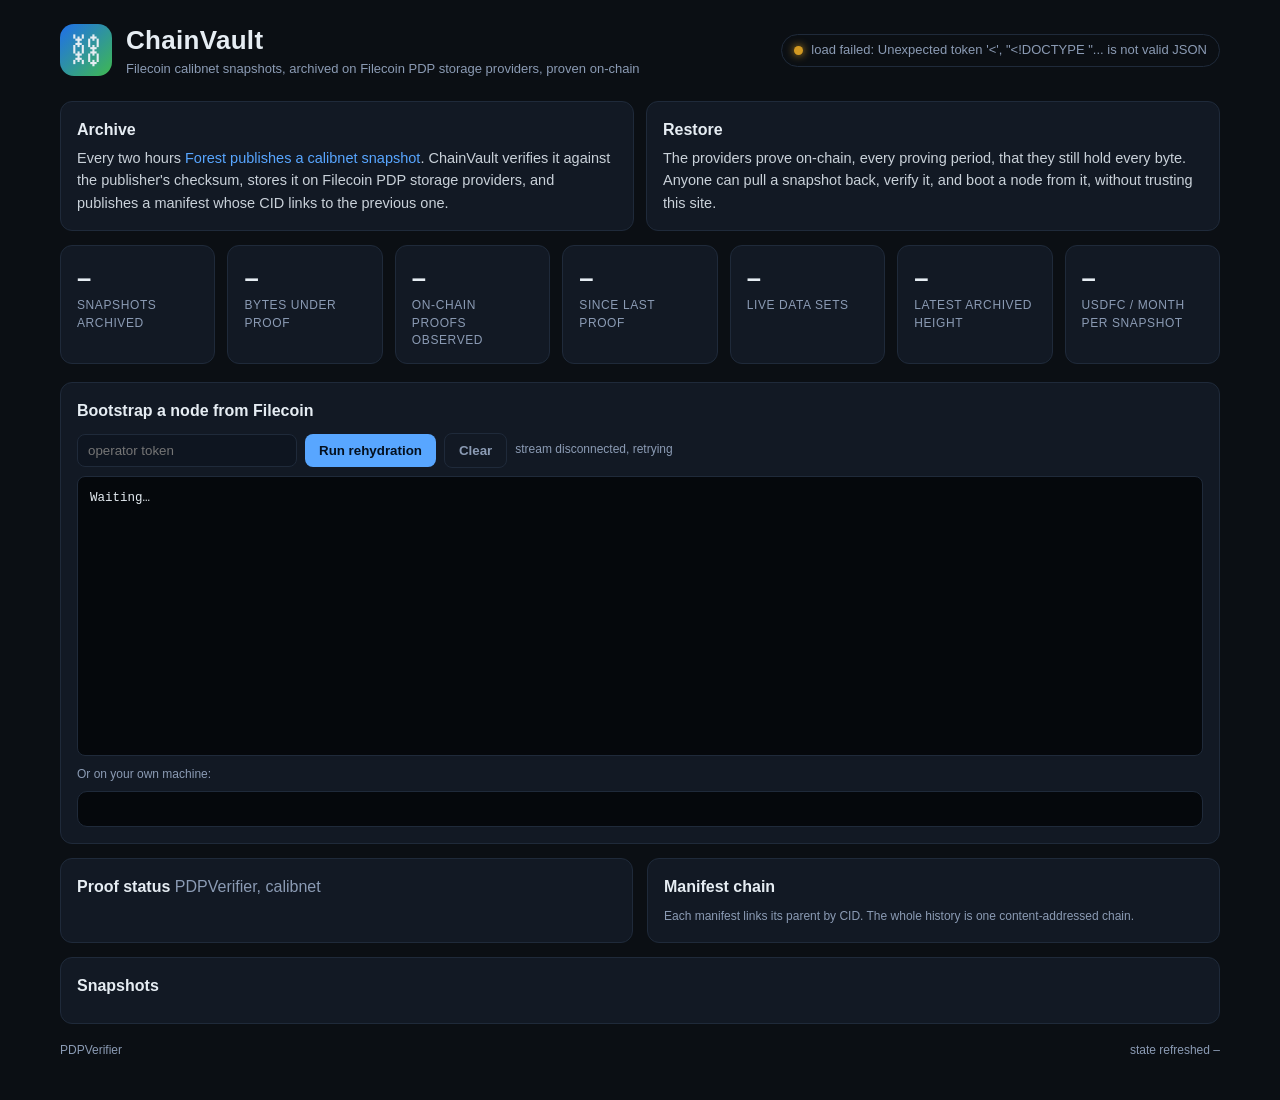
==== site/public/index.html @ cba71583 "site: Archive and Restore as two cards" ====
<!doctype html>
<html lang="en">
<head>
<meta charset="utf-8">
<meta name="viewport" content="width=device-width, initial-scale=1">
<title>⛓ ChainVault · calibnet</title>
<link rel="stylesheet" href="style.css">
<link rel="icon" type="image/svg+xml" href="favicon.svg">
</head>
<body>
<header>
  <div class="brand">
    <div class="logo">⛓</div>
    <div>
      <h1>ChainVault</h1>
      <div class="sub">Filecoin calibnet snapshots, archived on Filecoin PDP storage providers, proven on-chain</div>
    </div>
  </div>
  <div class="pill" id="livepill"><span class="dot"></span><span id="livetext">connecting</span></div>
</header>

<section class="intro">
  <div class="card"><h2>Archive</h2><p>Every two hours <a href="https://forest-archive.chainsafe.dev/list/calibnet/latest">Forest publishes a calibnet snapshot</a>. ChainVault verifies it against the publisher's checksum, stores it on Filecoin PDP storage providers, and publishes a manifest whose CID links to the previous one.</p></div>
  <div class="card"><h2>Restore</h2><p>The providers prove on-chain, every proving period, that they still hold every byte. Anyone can pull a snapshot back, verify it, and boot a node from it, without trusting this site.</p></div>
</section>

<section class="counters">
  <div class="counter"><div class="n" id="c-snaps">–</div><div class="l">snapshots archived</div></div>
  <div class="counter"><div class="n" id="c-bytes">–</div><div class="l">bytes under proof</div></div>
  <div class="counter"><div class="n" id="c-proofs">–</div><div class="l">on-chain proofs observed</div></div>
  <div class="counter"><div class="n" id="c-last">–</div><div class="l">since last proof</div></div>
  <div class="counter"><div class="n" id="c-sets">–</div><div class="l">live data sets</div></div>
  <div class="counter"><div class="n" id="c-height">–</div><div class="l">latest archived height</div></div>
  <div class="counter"><div class="n" id="c-cost">–</div><div class="l">USDFC / month per snapshot</div></div>
</section>

<section class="grid">
  <div class="card wide">
    <h2>Bootstrap a node from Filecoin</h2>
    <div class="row">
      <input id="token" type="password" placeholder="operator token" autocomplete="off">
      <button id="run">Run rehydration</button>
      <button id="clear" class="secondary">Clear</button>
      <span class="muted small" id="runstatus"></span>
    </div>
    <pre id="log" class="log">Waiting…</pre>
    <div class="muted small" style="margin-top:10px">Or on your own machine:</div>
    <div id="oneliner" class="cmdbox"></div>
  </div>
  <div class="card">
    <h2>Proof status <span class="muted">PDPVerifier, calibnet</span></h2>
    <div id="proofs"></div>
  </div>
  <div class="card">
    <h2>Manifest chain</h2>
    <div class="muted small">Each manifest links its parent by CID. The whole history is one content-addressed chain.</div>
    <div id="chain-view"></div>
  </div>
  <div class="card wide">
    <h2>Snapshots <span class="muted" id="chain"></span> <button id="showall" class="secondary small-btn" hidden>show all</button></h2>
    <div id="snapshots"></div>
  </div>
</section>

<footer>
  <span>PDPVerifier <code id="verifier"></code></span>
  <span>state refreshed <span id="refreshed">–</span></span>
</footer>
<script src="app.js"></script>
</body>
</html>
---- site/public/style.css ----
:root { --bg:#0b0f14; --card:#121924; --line:#1f2a3a; --fg:#e6edf3; --muted:#8b9bb4; --accent:#3fb950; --accent2:#58a6ff; --warn:#d29922; --bad:#f85149; }
* { box-sizing:border-box }
body { margin:0 auto; width:1200px; background:var(--bg); color:var(--fg); font:15px/1.45 -apple-system,Segoe UI,Roboto,Helvetica,Arial,sans-serif; padding:0 20px 40px }
html { background:var(--bg) }
header { display:flex; justify-content:space-between; align-items:center; padding:22px 0 10px; flex-wrap:wrap; gap:12px }
.brand { display:flex; gap:14px; align-items:center }
.logo { font-size:34px; width:52px; height:52px; display:grid; place-items:center; background:linear-gradient(135deg,#1f6feb,#3fb950); border-radius:14px }
h1 { margin:0; font-size:26px; letter-spacing:.3px }
.sub { color:var(--muted); font-size:13px }
.pill { display:flex; gap:8px; align-items:center; border:1px solid var(--line); border-radius:999px; padding:6px 12px; font-size:13px; color:var(--muted) }
.pill .dot { width:9px; height:9px; border-radius:50%; background:var(--warn); box-shadow:0 0 8px var(--warn) }
.pill.ok .dot { background:var(--accent); box-shadow:0 0 10px var(--accent); animation:pulse 2s infinite }
@keyframes pulse { 0%,100%{opacity:1} 50%{opacity:.45} }
.intro { margin:12px 0 14px; display:grid; grid-template-columns:1fr 1fr; gap:12px }
.intro .card p { margin:0; color:#c9d1d9; font-size:14.5px; line-height:1.55 }
.intro .card h2 { margin-bottom:6px }
.counters { display:grid; grid-template-columns:repeat(7,minmax(0,1fr)); gap:12px; margin:14px 0 18px }
.counter { background:var(--card); border:1px solid var(--line); border-radius:12px; padding:14px 16px }
.counter .n { font-size:clamp(18px,2vw,26px); font-weight:700; font-variant-numeric:tabular-nums; white-space:nowrap; overflow:hidden; text-overflow:ellipsis }
.counter .l { color:var(--muted); font-size:12px; text-transform:uppercase; letter-spacing:.6px }
.grid { display:grid; grid-template-columns:1fr 1fr; gap:14px }
.card { background:var(--card); border:1px solid var(--line); border-radius:12px; padding:16px }
.card.wide { grid-column:1 / -1 }
h2 { margin:0 0 10px; font-size:16px }
.muted { color:var(--muted); font-weight:400 } .small { font-size:12px }
.snap { border-top:1px solid var(--line); padding:12px 0 }
.snap:first-child { border-top:0 }
.snap .head { display:flex; justify-content:space-between; flex-wrap:wrap; gap:8px; align-items:baseline }
.snap .h { font-size:18px; font-weight:700 } .snap .h small { color:var(--muted); font-weight:400; font-size:13px; margin-left:8px }
.tag { display:inline-block; font-size:11px; padding:2px 8px; border-radius:999px; border:1px solid var(--line); color:var(--muted); margin-left:6px }
.tag.done { color:var(--accent); border-color:var(--accent) } .tag.failed { color:var(--bad); border-color:var(--bad) } .tag.pruned { color:var(--muted) } .tag.uploading,.tag.downloading,.tag.splitting { color:var(--warn); border-color:var(--warn) }
.kv { display:grid; grid-template-columns:130px 1fr; gap:3px 10px; font-size:13px; margin-top:6px }
.kv .k { color:var(--muted) }
code, .cmd { font-family:ui-monospace,SFMono-Regular,Menlo,Consolas,monospace; font-size:12.5px }
.cid { word-break:break-all }
a { color:var(--accent2); text-decoration:none } a:hover { text-decoration:underline }
details summary { cursor:pointer; color:var(--muted); font-size:13px }
table { width:100%; border-collapse:collapse; font-size:12.5px; margin-top:6px }
th, td { text-align:left; padding:4px 6px; border-bottom:1px solid var(--line); vertical-align:top }
th { color:var(--muted); font-weight:500 }
.ds { border-top:1px solid var(--line); padding:10px 0 }
.ds:first-child { border-top:0 }
.ds .t { display:flex; justify-content:space-between; align-items:baseline }
.bar { height:6px; background:#0e1520; border-radius:3px; overflow:hidden; margin:6px 0 }
.bar > i { display:block; height:100%; background:linear-gradient(90deg,var(--accent2),var(--accent)) }
.ok { color:var(--accent) } .bad { color:var(--bad) } .warn { color:var(--warn) }
.chainlist { display:flex; flex-direction:column; gap:0; margin-top:8px }
.link { padding:6px 10px; border:1px solid var(--line); border-radius:8px; background:#0e1520; font-size:12px }
.arrow { text-align:center; color:var(--muted); font-size:12px; line-height:1 }
.row { display:flex; gap:8px; align-items:center; flex-wrap:wrap; margin-bottom:8px }
input { background:#0e1520; border:1px solid var(--line); color:var(--fg); padding:8px 10px; border-radius:8px; min-width:220px }
button { background:var(--accent2); color:#04101e; border:0; padding:9px 14px; border-radius:8px; font-weight:600; cursor:pointer }
button:disabled { opacity:.5; cursor:default }
button.secondary { background:transparent; color:var(--muted); border:1px solid var(--line) }
button.small-btn { font-size:12px; padding:3px 10px; margin-left:10px; vertical-align:middle }
.snap.compact { padding:6px 0; display:flex; gap:14px; align-items:baseline; font-size:13px }
.snap.compact .h { font-size:14px }
.log .l-ts { color:#566579 } .log .l-ok { color:var(--accent) } .log .l-bad { color:var(--bad) } .log .l-warn { color:var(--warn) } .log .l-cmd { color:var(--accent2) } .log .l-forest { color:#b392f0 } .log .l-step { color:#c9d1d9 }
.log { background:#05080c; border:1px solid var(--line); border-radius:8px; padding:12px; height:280px; overflow:auto; margin:0 0 8px; white-space:pre-wrap; font-size:12.5px }
.cmdbox { position:relative; background:#05080c; border:1px solid var(--line); border-radius:10px; margin:8px 0 0; padding:16px 18px 18px; font-family:ui-monospace,SFMono-Regular,Menlo,Consolas,monospace; font-size:13px; line-height:1.8; white-space:pre-wrap; word-break:break-all; color:#e6edf3 }
.cmdbox .copy { position:absolute; top:10px; right:10px; background:#0b1119; color:var(--muted); border:1px solid var(--line); padding:3px 10px; font-size:12px; font-weight:500 }
.cmdbox .copy:hover { color:var(--fg) }
.cmdbox .prompt { color:var(--accent); user-select:none; margin-right:10px }
.cmdbox .kw { color:var(--accent2) } .cmdbox .flag { color:#b392f0 } .cmdbox .url { color:#79c0ff } .cmdbox .cm { color:#566579; display:block; margin-top:10px }
footer { display:flex; justify-content:space-between; color:var(--muted); font-size:12px; margin-top:18px; flex-wrap:wrap; gap:8px }
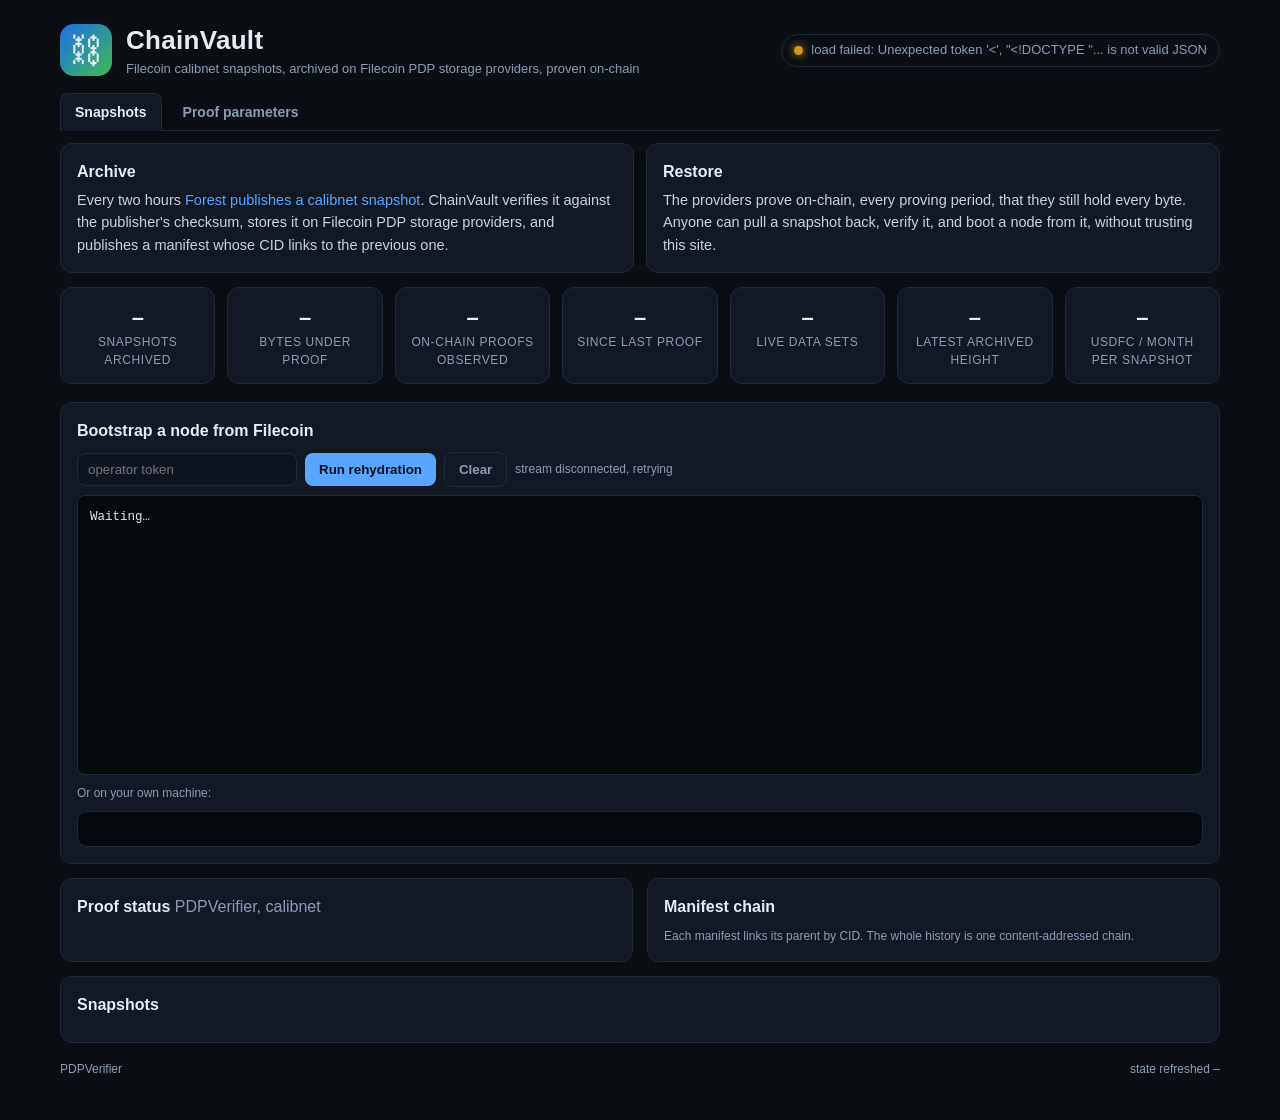
==== commit 8b269826: "proof parameters: archiver (provider 9, one copy), streaming /ipfs/<cid> with Range and CAR leaf dec" ====
--- a/site/public/index.html
+++ b/site/public/index.html
@@ -18,6 +18,7 @@
   </div>
   <div class="pill" id="livepill"><span class="dot"></span><span id="livetext">connecting</span></div>
 </header>
+<nav class="tabs"><a class="active" href="/">Snapshots</a><a href="/params.html">Proof parameters</a></nav>
 
 <section class="intro">
   <div class="card"><h2>Archive</h2><p>Every two hours <a href="https://forest-archive.chainsafe.dev/list/calibnet/latest">Forest publishes a calibnet snapshot</a>. ChainVault verifies it against the publisher's checksum, stores it on Filecoin PDP storage providers, and publishes a manifest whose CID links to the previous one.</p></div>
@@ -52,7 +53,7 @@
     <div id="proofs"></div>
   </div>
   <div class="card">
-    <h2>Manifest chain</h2>
+    <h2>Manifest chain <button id="showallchain" class="secondary small-btn" hidden>show all</button></h2>
     <div class="muted small">Each manifest links its parent by CID. The whole history is one content-addressed chain.</div>
     <div id="chain-view"></div>
   </div>
--- a/site/public/style.css
+++ b/site/public/style.css
@@ -11,12 +11,18 @@
 .pill .dot { width:9px; height:9px; border-radius:50%; background:var(--warn); box-shadow:0 0 8px var(--warn) }
 .pill.ok .dot { background:var(--accent); box-shadow:0 0 10px var(--accent); animation:pulse 2s infinite }
 @keyframes pulse { 0%,100%{opacity:1} 50%{opacity:.45} }
+.tabs { display:flex; gap:6px; margin:4px 0 12px; border-bottom:1px solid var(--line) }
+.tabs a { padding:8px 14px; color:var(--muted); text-decoration:none; border:1px solid transparent; border-bottom:0; border-radius:8px 8px 0 0; font-weight:600; font-size:14px }
+.tabs a.active { color:var(--fg); background:var(--card); border-color:var(--line); margin-bottom:-1px }
+.tabs a:hover { color:var(--fg); text-decoration:none }
+.params-table td, .params-table th { padding:6px 8px } .params-table .name { font-family:ui-monospace,SFMono-Regular,Menlo,Consolas,monospace; font-size:12px; word-break:break-all }
 .intro { margin:12px 0 14px; display:grid; grid-template-columns:1fr 1fr; gap:12px }
 .intro .card p { margin:0; color:#c9d1d9; font-size:14.5px; line-height:1.55 }
 .intro .card h2 { margin-bottom:6px }
 .counters { display:grid; grid-template-columns:repeat(7,minmax(0,1fr)); gap:12px; margin:14px 0 18px }
-.counter { background:var(--card); border:1px solid var(--line); border-radius:12px; padding:14px 16px }
-.counter .n { font-size:clamp(18px,2vw,26px); font-weight:700; font-variant-numeric:tabular-nums; white-space:nowrap; overflow:hidden; text-overflow:ellipsis }
+.counter { background:var(--card); border:1px solid var(--line); border-radius:12px; padding:14px 16px; text-align:center }
+.counter .n { font-size:22px; font-weight:700; font-variant-numeric:tabular-nums; white-space:nowrap; letter-spacing:-.2px }
+.counter { padding:14px 14px }
 .counter .l { color:var(--muted); font-size:12px; text-transform:uppercase; letter-spacing:.6px }
 .grid { display:grid; grid-template-columns:1fr 1fr; gap:14px }
 .card { background:var(--card); border:1px solid var(--line); border-radius:12px; padding:16px }
@@ -28,7 +34,7 @@
 .snap .head { display:flex; justify-content:space-between; flex-wrap:wrap; gap:8px; align-items:baseline }
 .snap .h { font-size:18px; font-weight:700 } .snap .h small { color:var(--muted); font-weight:400; font-size:13px; margin-left:8px }
 .tag { display:inline-block; font-size:11px; padding:2px 8px; border-radius:999px; border:1px solid var(--line); color:var(--muted); margin-left:6px }
-.tag.done { color:var(--accent); border-color:var(--accent) } .tag.failed { color:var(--bad); border-color:var(--bad) } .tag.pruned { color:var(--muted) } .tag.uploading,.tag.downloading,.tag.splitting { color:var(--warn); border-color:var(--warn) }
+.tag.done { color:var(--accent); border-color:var(--accent) } .tag.failed { color:var(--bad); border-color:var(--bad) } .tag.pruned { color:var(--muted) } .tag.warn-tag { color:var(--warn); border-color:var(--warn) } .tag.uploading,.tag.downloading,.tag.splitting { color:var(--warn); border-color:var(--warn) }
 .kv { display:grid; grid-template-columns:130px 1fr; gap:3px 10px; font-size:13px; margin-top:6px }
 .kv .k { color:var(--muted) }
 code, .cmd { font-family:ui-monospace,SFMono-Regular,Menlo,Consolas,monospace; font-size:12.5px }
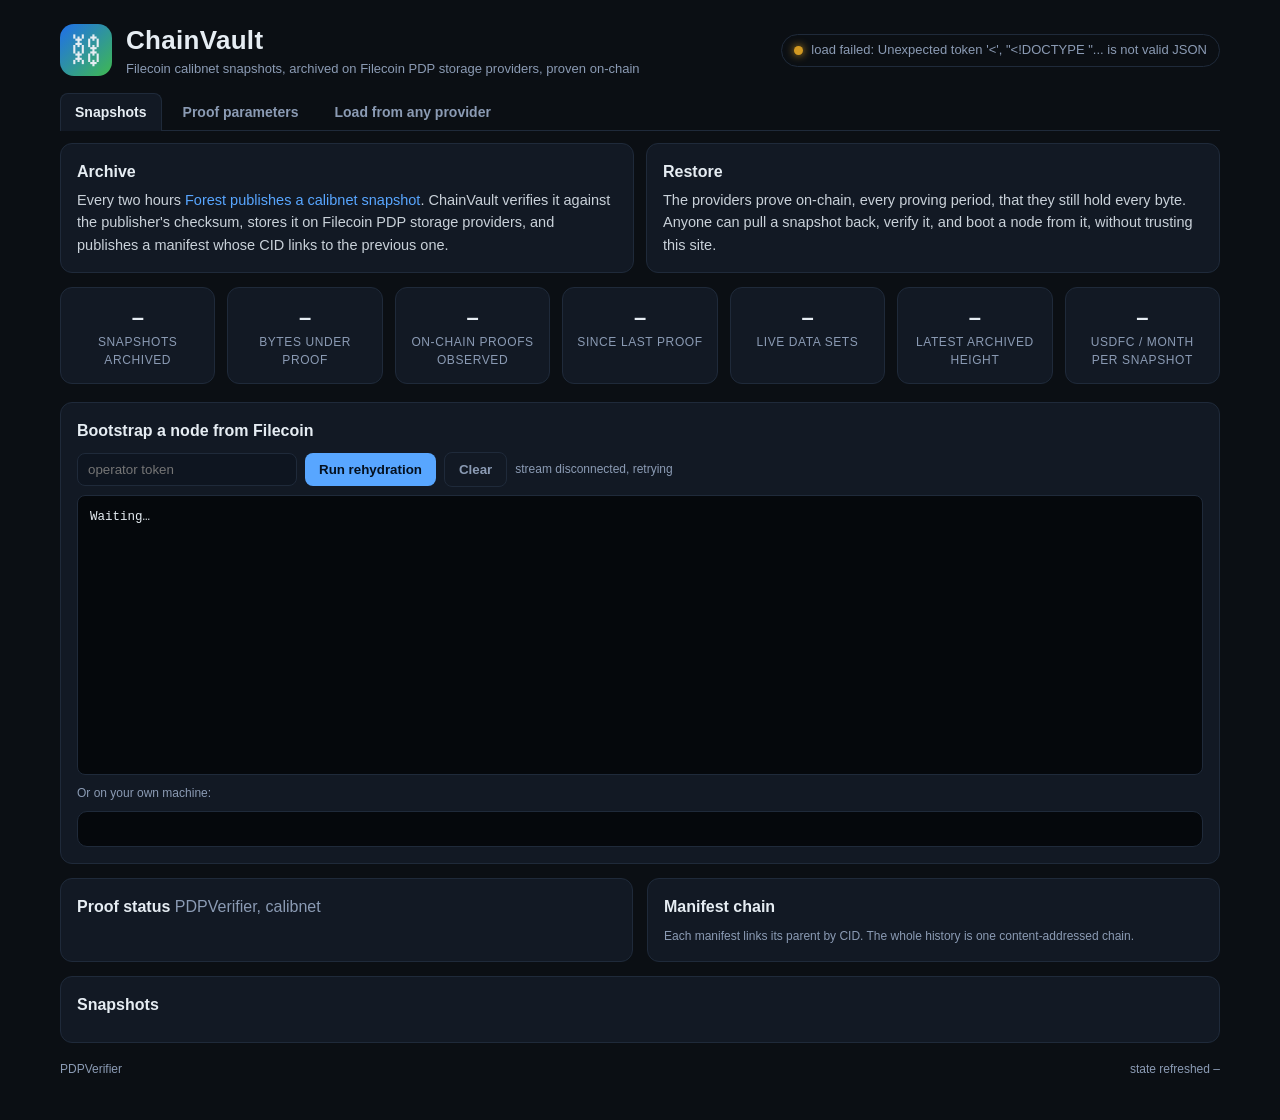
==== commit 1f67943a: "Load-from-any-provider tab: IPNI lookup, direct CAR fetch, per-block verification, DuckDB WASM in th" ====
--- a/site/public/index.html
+++ b/site/public/index.html
@@ -18,7 +18,7 @@
   </div>
   <div class="pill" id="livepill"><span class="dot"></span><span id="livetext">connecting</span></div>
 </header>
-<nav class="tabs"><a class="active" href="/">Snapshots</a><a href="/params.html">Proof parameters</a></nav>
+<nav class="tabs"><a class="active" href="/">Snapshots</a><a href="/params.html">Proof parameters</a><a href="/query.html">Load from any provider</a></nav>
 
 <section class="intro">
   <div class="card"><h2>Archive</h2><p>Every two hours <a href="https://forest-archive.chainsafe.dev/list/calibnet/latest">Forest publishes a calibnet snapshot</a>. ChainVault verifies it against the publisher's checksum, stores it on Filecoin PDP storage providers, and publishes a manifest whose CID links to the previous one.</p></div>
--- a/site/public/style.css
+++ b/site/public/style.css
@@ -15,7 +15,28 @@
 .tabs a { padding:8px 14px; color:var(--muted); text-decoration:none; border:1px solid transparent; border-bottom:0; border-radius:8px 8px 0 0; font-weight:600; font-size:14px }
 .tabs a.active { color:var(--fg); background:var(--card); border-color:var(--line); margin-bottom:-1px }
 .tabs a:hover { color:var(--fg); text-decoration:none }
-.params-table td, .params-table th { padding:6px 8px } .params-table .name { font-family:ui-monospace,SFMono-Regular,Menlo,Consolas,monospace; font-size:12px; word-break:break-all }
+.providers { display:grid; grid-template-columns:repeat(auto-fit,minmax(360px,1fr)); gap:12px; margin-top:12px }
+.provcard { display:flex; align-items:center; gap:14px; padding:12px 14px; border:1px solid var(--line); border-radius:10px; background:#0e1520 }
+.provcard > div:first-child { flex:1 }
+.counters.n5 { grid-template-columns:repeat(5,minmax(0,1fr)) }
+.progresscard { margin-bottom:14px } .row.between { justify-content:space-between; margin-bottom:6px }
+.bar.big { height:10px; margin:0 }
+.legend { margin:0 0 10px } .legend .chip { margin-right:6px }
+.chip { display:inline-flex; align-items:center; gap:6px; padding:3px 9px; border-radius:999px; border:1px solid var(--line); font-size:12px; color:var(--muted); background:#0e1520; text-decoration:none; white-space:nowrap }
+.chip::before { content:""; width:7px; height:7px; border-radius:50%; background:#3b4656 }
+.chip.done { color:var(--fg); border-color:#1f6f3b } .chip.done::before { background:var(--accent) }
+.chip.uploading::before, .chip.splitting::before { background:var(--warn); animation:pulse 1.5s infinite }
+.chip.downloading::before { background:var(--accent2); animation:pulse 1.5s infinite }
+.chip.failed { border-color:var(--bad) } .chip.failed::before { background:var(--bad) }
+a.chip:hover { color:var(--fg); border-color:var(--accent2); text-decoration:none }
+.matrix { width:100%; border-collapse:separate; border-spacing:0; font-size:13px }
+.matrix th { color:var(--muted); font-weight:500; text-align:left; padding:8px 10px; border-bottom:1px solid var(--line); white-space:nowrap }
+.matrix th.fam { width:230px } .matrix th.sec { text-align:center }
+.matrix td { padding:10px; border-bottom:1px solid var(--line); vertical-align:top }
+.matrix td.fam { color:var(--fg); font-weight:600 } .matrix td.fam small { display:block; color:var(--muted); font-weight:400; font-family:ui-monospace,SFMono-Regular,Menlo,Consolas,monospace; font-size:11px; margin-top:2px }
+.matrix td.cell { text-align:center } .matrix td.cell .chip { margin:2px 0; width:150px; justify-content:flex-start; box-sizing:border-box } .matrix td.cell .chip b { font-weight:600; width:56px; text-align:left } .matrix td.cell .chip span { color:var(--muted); margin-left:auto }
+.matrix td.empty { color:#3b4656; text-align:center }
+.filelist table { width:100%; font-size:12.5px } .filelist td.mono { font-family:ui-monospace,SFMono-Regular,Menlo,Consolas,monospace; font-size:12px } .filelist td { white-space:nowrap } .filelist td.mono.name { max-width:520px; overflow:hidden; text-overflow:ellipsis }
 .intro { margin:12px 0 14px; display:grid; grid-template-columns:1fr 1fr; gap:12px }
 .intro .card p { margin:0; color:#c9d1d9; font-size:14.5px; line-height:1.55 }
 .intro .card h2 { margin-bottom:6px }
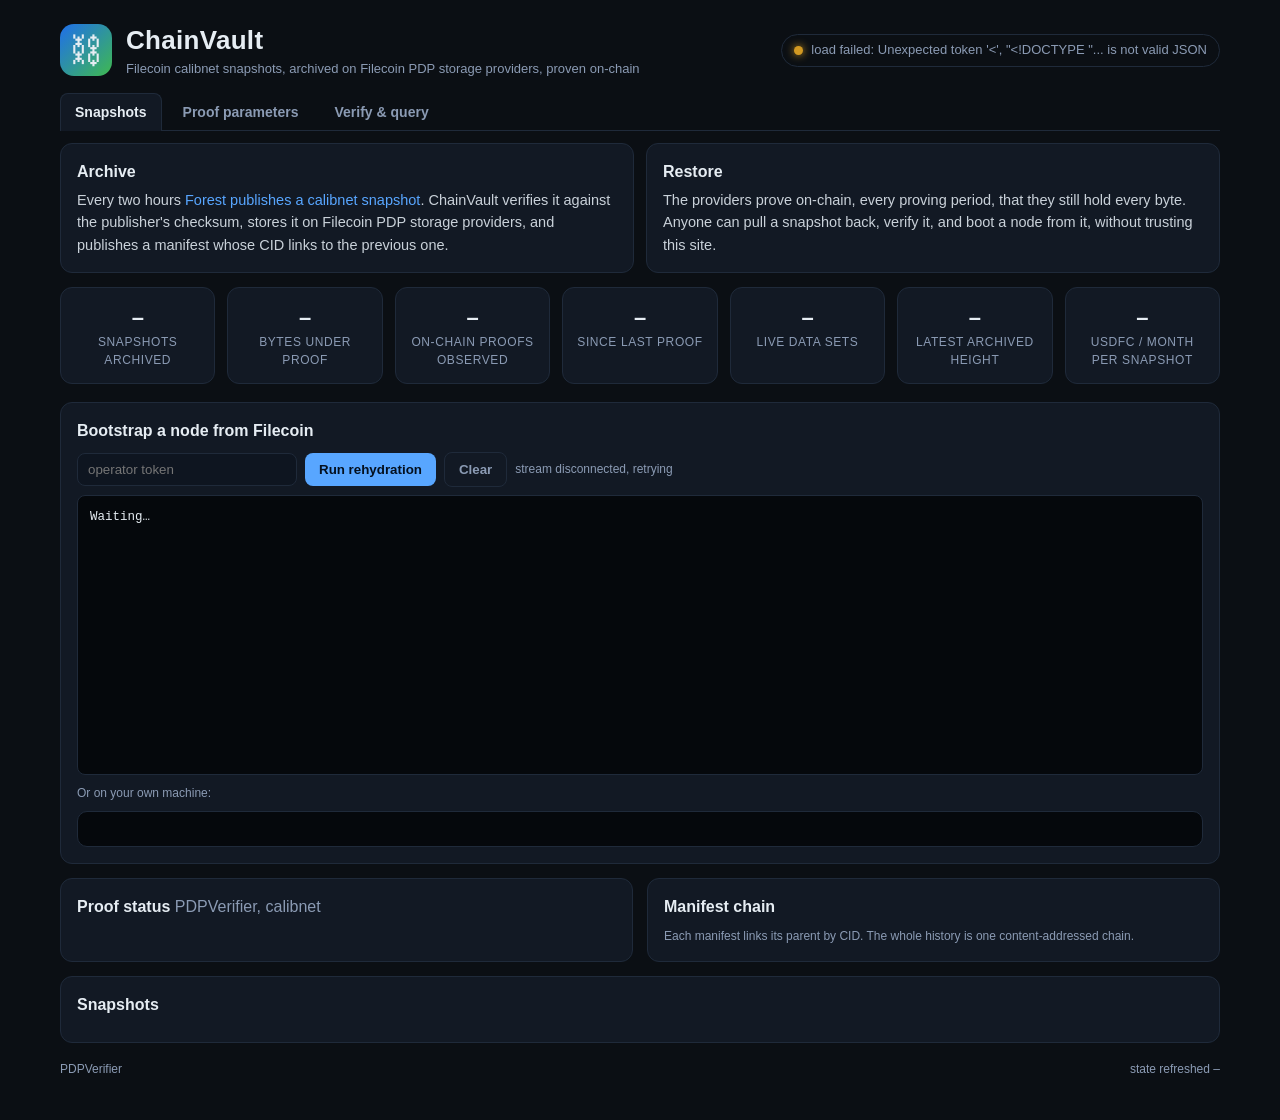
==== commit 1b59c7bc: "verify & query tab: renamed, numbered steps, uniform provider cards, copies comparison table with ve" ====
--- a/site/public/index.html
+++ b/site/public/index.html
@@ -18,7 +18,7 @@
   </div>
   <div class="pill" id="livepill"><span class="dot"></span><span id="livetext">connecting</span></div>
 </header>
-<nav class="tabs"><a class="active" href="/">Snapshots</a><a href="/params.html">Proof parameters</a><a href="/query.html">Load from any provider</a></nav>
+<nav class="tabs"><a class="active" href="/">Snapshots</a><a href="/params.html">Proof parameters</a><a href="/query.html">Verify &amp; query</a></nav>
 
 <section class="intro">
   <div class="card"><h2>Archive</h2><p>Every two hours <a href="https://forest-archive.chainsafe.dev/list/calibnet/latest">Forest publishes a calibnet snapshot</a>. ChainVault verifies it against the publisher's checksum, stores it on Filecoin PDP storage providers, and publishes a manifest whose CID links to the previous one.</p></div>
--- a/site/public/style.css
+++ b/site/public/style.css
@@ -15,9 +15,14 @@
 .tabs a { padding:8px 14px; color:var(--muted); text-decoration:none; border:1px solid transparent; border-bottom:0; border-radius:8px 8px 0 0; font-weight:600; font-size:14px }
 .tabs a.active { color:var(--fg); background:var(--card); border-color:var(--line); margin-bottom:-1px }
 .tabs a:hover { color:var(--fg); text-decoration:none }
-.providers { display:grid; grid-template-columns:repeat(auto-fit,minmax(360px,1fr)); gap:12px; margin-top:12px }
-.provcard { display:flex; align-items:center; gap:14px; padding:12px 14px; border:1px solid var(--line); border-radius:10px; background:#0e1520 }
-.provcard > div:first-child { flex:1 }
+.cidrow { margin:4px 0 14px } .cidrow input { flex:1; min-width:320px; font-family:ui-monospace,SFMono-Regular,Menlo,Consolas,monospace; font-size:13px; padding:10px 12px }
+.providers { display:grid; grid-template-columns:repeat(auto-fill,minmax(300px,1fr)); gap:12px }
+.provcard { display:flex; flex-direction:column; gap:6px; padding:14px 16px; border:1px solid var(--line); border-radius:10px; background:#0e1520 }
+.provcard .pname { font-weight:700; font-size:15px } .provcard .phost { font-family:ui-monospace,SFMono-Regular,Menlo,Consolas,monospace; font-size:12px; color:var(--muted) } .provcard .ploc { color:var(--muted); font-size:12px }
+.provcard button { margin-top:8px; width:100% } .provcard .pstatus { font-size:12px; color:var(--muted); min-height:16px } .provcard .pstatus.ok { color:var(--accent) } .provcard .pstatus.bad { color:var(--bad) }
+.verdict { margin:0 0 10px; font-size:14px } .verdict.ok { color:var(--accent) } .verdict.bad { color:var(--bad) }
+.loads { width:100%; border-collapse:collapse; font-size:13px } .loads th { text-align:left; color:var(--muted); font-weight:500; padding:6px 10px; border-bottom:1px solid var(--line) } .loads td { padding:8px 10px; border-bottom:1px solid var(--line); vertical-align:top } .loads td.mono { font-family:ui-monospace,SFMono-Regular,Menlo,Consolas,monospace; font-size:12px; word-break:break-all }
+#results th, #results td { white-space:nowrap; padding:6px 10px } #results th { position:sticky; top:0; background:var(--card) }
 .counters.n5 { grid-template-columns:repeat(5,minmax(0,1fr)) }
 .progresscard { margin-bottom:14px } .row.between { justify-content:space-between; margin-bottom:6px }
 .bar.big { height:10px; margin:0 }
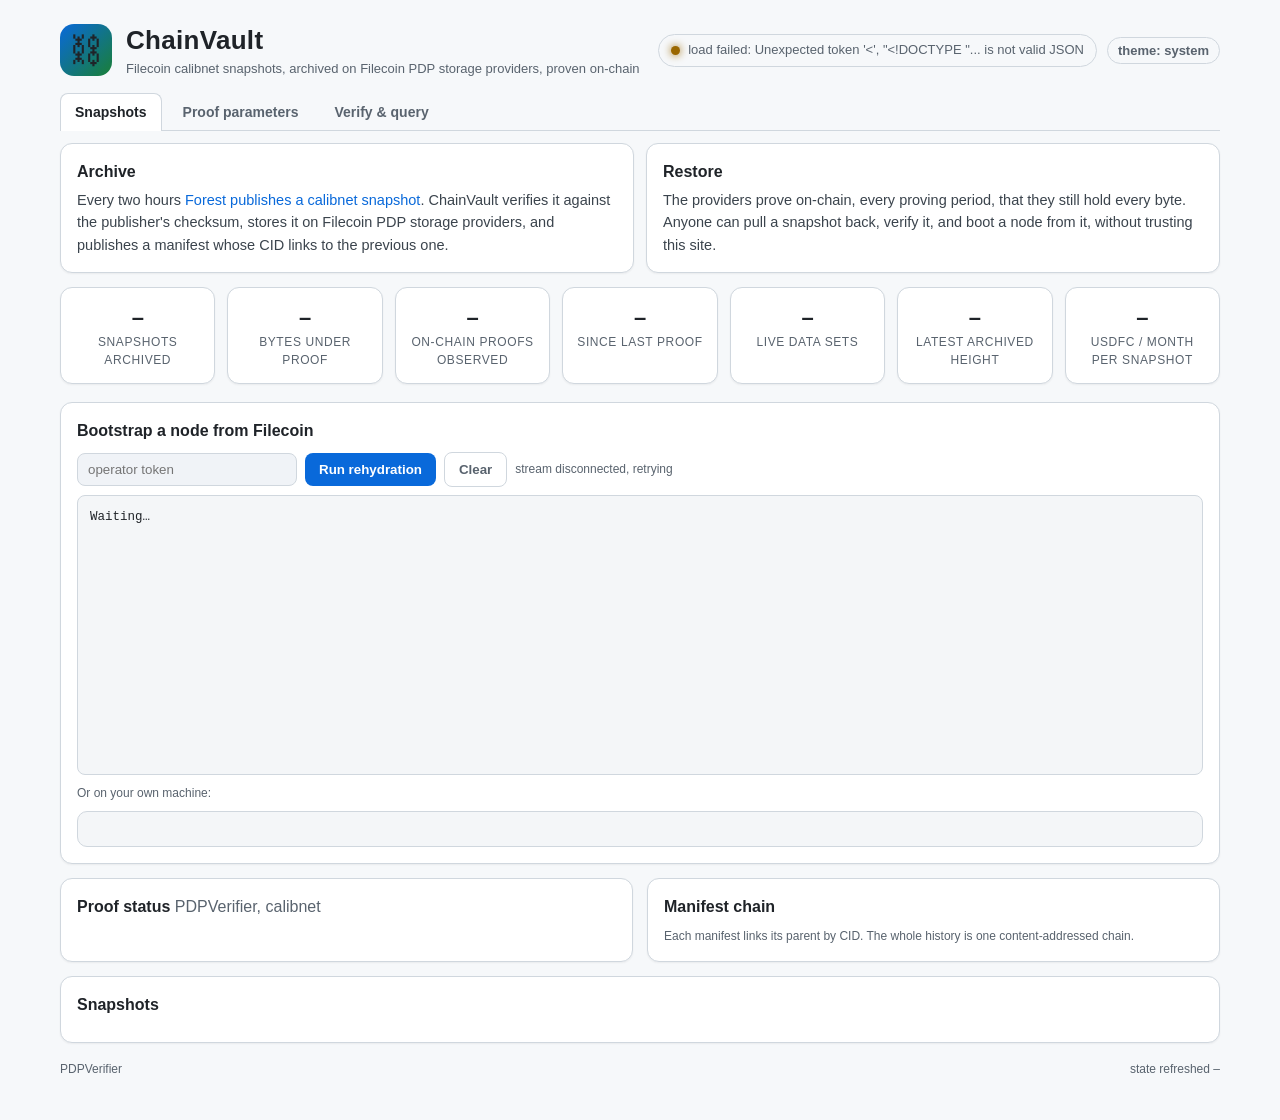
==== commit 0f8dce66: "light mode: tokenised palette, system preference by default, header toggle with localStorage, ?theme" ====
--- a/site/public/index.html
+++ b/site/public/index.html
@@ -4,6 +4,7 @@
 <meta charset="utf-8">
 <meta name="viewport" content="width=device-width, initial-scale=1">
 <title>⛓ ChainVault · calibnet</title>
+<script src="theme.js"></script>
 <link rel="stylesheet" href="style.css">
 <link rel="icon" type="image/svg+xml" href="favicon.svg">
 </head>
@@ -16,7 +17,9 @@
       <div class="sub">Filecoin calibnet snapshots, archived on Filecoin PDP storage providers, proven on-chain</div>
     </div>
   </div>
+  <div class="headright">
   <div class="pill" id="livepill"><span class="dot"></span><span id="livetext">connecting</span></div>
+  </div>
 </header>
 <nav class="tabs"><a class="active" href="/">Snapshots</a><a href="/params.html">Proof parameters</a><a href="/query.html">Verify &amp; query</a></nav>
 
--- a/site/public/style.css
+++ b/site/public/style.css
@@ -1,10 +1,12 @@
-:root { --bg:#0b0f14; --card:#121924; --line:#1f2a3a; --fg:#e6edf3; --muted:#8b9bb4; --accent:#3fb950; --accent2:#58a6ff; --warn:#d29922; --bad:#f85149; }
+:root { color-scheme:dark; --bg:#0b0f14; --card:#121924; --surface:#0e1520; --term:#05080c; --bar:#0b1119; --line:#1f2a3a; --fg:#e6edf3; --fg2:#c9d1d9; --muted:#8b9bb4; --dim:#566579; --dot:#3b4656; --accent:#3fb950; --accent2:#58a6ff; --sky:#79c0ff; --purple:#b392f0; --warn:#d29922; --bad:#f85149; --done-border:#1f6f3b; --btn-fg:#04101e; --logo-a:#1f6feb; --logo-b:#3fb950; --shadow:none }
+:root[data-theme="light"] { color-scheme:light; --bg:#f6f8fa; --card:#ffffff; --surface:#f0f3f7; --term:#f4f6f8; --bar:#eaeef3; --line:#d0d7de; --fg:#1f2328; --fg2:#3b444d; --muted:#59636e; --dim:#8b949e; --dot:#c5ccd3; --accent:#1a7f37; --accent2:#0969da; --sky:#0a5bc4; --purple:#6639ba; --warn:#9a6700; --bad:#cf222e; --done-border:#1a7f37; --btn-fg:#ffffff; --logo-a:#0969da; --logo-b:#1a7f37; --shadow:0 1px 2px rgba(31,35,40,.06) }
+@media (prefers-color-scheme: light) { :root:not([data-theme="dark"]) { color-scheme:light; --bg:#f6f8fa; --card:#ffffff; --surface:#f0f3f7; --term:#f4f6f8; --bar:#eaeef3; --line:#d0d7de; --fg:#1f2328; --fg2:#3b444d; --muted:#59636e; --dim:#8b949e; --dot:#c5ccd3; --accent:#1a7f37; --accent2:#0969da; --sky:#0a5bc4; --purple:#6639ba; --warn:#9a6700; --bad:#cf222e; --done-border:#1a7f37; --btn-fg:#ffffff; --logo-a:#0969da; --logo-b:#1a7f37; --shadow:0 1px 2px rgba(31,35,40,.06) } }
 * { box-sizing:border-box }
 body { margin:0 auto; width:1200px; background:var(--bg); color:var(--fg); font:15px/1.45 -apple-system,Segoe UI,Roboto,Helvetica,Arial,sans-serif; padding:0 20px 40px }
 html { background:var(--bg) }
 header { display:flex; justify-content:space-between; align-items:center; padding:22px 0 10px; flex-wrap:wrap; gap:12px }
 .brand { display:flex; gap:14px; align-items:center }
-.logo { font-size:34px; width:52px; height:52px; display:grid; place-items:center; background:linear-gradient(135deg,#1f6feb,#3fb950); border-radius:14px }
+.logo { font-size:34px; width:52px; height:52px; display:grid; place-items:center; background:linear-gradient(135deg,var(--logo-a),var(--logo-b)); border-radius:14px }
 h1 { margin:0; font-size:26px; letter-spacing:.3px }
 .sub { color:var(--muted); font-size:13px }
 .pill { display:flex; gap:8px; align-items:center; border:1px solid var(--line); border-radius:999px; padding:6px 12px; font-size:13px; color:var(--muted) }
@@ -16,20 +18,20 @@
 .tabs a.active { color:var(--fg); background:var(--card); border-color:var(--line); margin-bottom:-1px }
 .tabs a:hover { color:var(--fg); text-decoration:none }
 .cidrow { margin:4px 0 14px } .cidrow input { flex:1; min-width:320px; font-family:ui-monospace,SFMono-Regular,Menlo,Consolas,monospace; font-size:13px; padding:10px 12px }
-.providers { display:grid; grid-template-columns:repeat(auto-fill,minmax(300px,1fr)); gap:12px }
-.provcard { display:flex; flex-direction:column; gap:6px; padding:14px 16px; border:1px solid var(--line); border-radius:10px; background:#0e1520 }
+.providers { display:grid; grid-template-columns:repeat(2,minmax(0,1fr)); gap:12px }
+.provcard { display:flex; flex-direction:column; gap:6px; padding:14px 16px; border:1px solid var(--line); border-radius:10px; background:var(--surface) }
 .provcard .pname { font-weight:700; font-size:15px } .provcard .phost { font-family:ui-monospace,SFMono-Regular,Menlo,Consolas,monospace; font-size:12px; color:var(--muted) } .provcard .ploc { color:var(--muted); font-size:12px }
 .provcard button { margin-top:8px; width:100% } .provcard .pstatus { font-size:12px; color:var(--muted); min-height:16px } .provcard .pstatus.ok { color:var(--accent) } .provcard .pstatus.bad { color:var(--bad) }
 .verdict { margin:0 0 10px; font-size:14px } .verdict.ok { color:var(--accent) } .verdict.bad { color:var(--bad) }
 .loads { width:100%; border-collapse:collapse; font-size:13px } .loads th { text-align:left; color:var(--muted); font-weight:500; padding:6px 10px; border-bottom:1px solid var(--line) } .loads td { padding:8px 10px; border-bottom:1px solid var(--line); vertical-align:top } .loads td.mono { font-family:ui-monospace,SFMono-Regular,Menlo,Consolas,monospace; font-size:12px; word-break:break-all }
 #results th, #results td { white-space:nowrap; padding:6px 10px } #results th { position:sticky; top:0; background:var(--card) }
 .counters.n5 { grid-template-columns:repeat(5,minmax(0,1fr)) }
-.progresscard { margin-bottom:14px } .row.between { justify-content:space-between; margin-bottom:6px }
+body > section.card { margin-bottom:14px } .row.between { justify-content:space-between; margin-bottom:6px }
 .bar.big { height:10px; margin:0 }
 .legend { margin:0 0 10px } .legend .chip { margin-right:6px }
-.chip { display:inline-flex; align-items:center; gap:6px; padding:3px 9px; border-radius:999px; border:1px solid var(--line); font-size:12px; color:var(--muted); background:#0e1520; text-decoration:none; white-space:nowrap }
-.chip::before { content:""; width:7px; height:7px; border-radius:50%; background:#3b4656 }
-.chip.done { color:var(--fg); border-color:#1f6f3b } .chip.done::before { background:var(--accent) }
+.chip { display:inline-flex; align-items:center; gap:6px; padding:3px 9px; border-radius:999px; border:1px solid var(--line); font-size:12px; color:var(--muted); background:var(--surface); text-decoration:none; white-space:nowrap }
+.chip::before { content:""; width:7px; height:7px; border-radius:50%; background:var(--dot) }
+.chip.done { color:var(--fg); border-color:var(--done-border) } .chip.done::before { background:var(--accent) }
 .chip.uploading::before, .chip.splitting::before { background:var(--warn); animation:pulse 1.5s infinite }
 .chip.downloading::before { background:var(--accent2); animation:pulse 1.5s infinite }
 .chip.failed { border-color:var(--bad) } .chip.failed::before { background:var(--bad) }
@@ -40,18 +42,18 @@
 .matrix td { padding:10px; border-bottom:1px solid var(--line); vertical-align:top }
 .matrix td.fam { color:var(--fg); font-weight:600 } .matrix td.fam small { display:block; color:var(--muted); font-weight:400; font-family:ui-monospace,SFMono-Regular,Menlo,Consolas,monospace; font-size:11px; margin-top:2px }
 .matrix td.cell { text-align:center } .matrix td.cell .chip { margin:2px 0; width:150px; justify-content:flex-start; box-sizing:border-box } .matrix td.cell .chip b { font-weight:600; width:56px; text-align:left } .matrix td.cell .chip span { color:var(--muted); margin-left:auto }
-.matrix td.empty { color:#3b4656; text-align:center }
+.matrix td.empty { color:var(--dot); text-align:center }
 .filelist table { width:100%; font-size:12.5px } .filelist td.mono { font-family:ui-monospace,SFMono-Regular,Menlo,Consolas,monospace; font-size:12px } .filelist td { white-space:nowrap } .filelist td.mono.name { max-width:520px; overflow:hidden; text-overflow:ellipsis }
 .intro { margin:12px 0 14px; display:grid; grid-template-columns:1fr 1fr; gap:12px }
-.intro .card p { margin:0; color:#c9d1d9; font-size:14.5px; line-height:1.55 }
+.intro .card p { margin:0; color:var(--fg2); font-size:14.5px; line-height:1.55 }
 .intro .card h2 { margin-bottom:6px }
 .counters { display:grid; grid-template-columns:repeat(7,minmax(0,1fr)); gap:12px; margin:14px 0 18px }
-.counter { background:var(--card); border:1px solid var(--line); border-radius:12px; padding:14px 16px; text-align:center }
+.counter { background:var(--card); border:1px solid var(--line); border-radius:12px; padding:14px 16px; text-align:center; box-shadow:var(--shadow) }
 .counter .n { font-size:22px; font-weight:700; font-variant-numeric:tabular-nums; white-space:nowrap; letter-spacing:-.2px }
 .counter { padding:14px 14px }
 .counter .l { color:var(--muted); font-size:12px; text-transform:uppercase; letter-spacing:.6px }
 .grid { display:grid; grid-template-columns:1fr 1fr; gap:14px }
-.card { background:var(--card); border:1px solid var(--line); border-radius:12px; padding:16px }
+.card { background:var(--card); border:1px solid var(--line); border-radius:12px; padding:16px; box-shadow:var(--shadow) }
 .card.wide { grid-column:1 / -1 }
 h2 { margin:0 0 10px; font-size:16px }
 .muted { color:var(--muted); font-weight:400 } .small { font-size:12px }
@@ -73,25 +75,29 @@
 .ds { border-top:1px solid var(--line); padding:10px 0 }
 .ds:first-child { border-top:0 }
 .ds .t { display:flex; justify-content:space-between; align-items:baseline }
-.bar { height:6px; background:#0e1520; border-radius:3px; overflow:hidden; margin:6px 0 }
+.bar { height:6px; background:var(--surface); border-radius:3px; overflow:hidden; margin:6px 0 }
 .bar > i { display:block; height:100%; background:linear-gradient(90deg,var(--accent2),var(--accent)) }
 .ok { color:var(--accent) } .bad { color:var(--bad) } .warn { color:var(--warn) }
 .chainlist { display:flex; flex-direction:column; gap:0; margin-top:8px }
-.link { padding:6px 10px; border:1px solid var(--line); border-radius:8px; background:#0e1520; font-size:12px }
+.link { padding:6px 10px; border:1px solid var(--line); border-radius:8px; background:var(--surface); font-size:12px }
 .arrow { text-align:center; color:var(--muted); font-size:12px; line-height:1 }
 .row { display:flex; gap:8px; align-items:center; flex-wrap:wrap; margin-bottom:8px }
-input { background:#0e1520; border:1px solid var(--line); color:var(--fg); padding:8px 10px; border-radius:8px; min-width:220px }
-button { background:var(--accent2); color:#04101e; border:0; padding:9px 14px; border-radius:8px; font-weight:600; cursor:pointer }
+input { background:var(--surface); border:1px solid var(--line); color:var(--fg); padding:8px 10px; border-radius:8px; min-width:220px }
+button { background:var(--accent2); color:var(--btn-fg); border:0; padding:9px 14px; border-radius:8px; font-weight:600; cursor:pointer }
 button:disabled { opacity:.5; cursor:default }
 button.secondary { background:transparent; color:var(--muted); border:1px solid var(--line) }
 button.small-btn { font-size:12px; padding:3px 10px; margin-left:10px; vertical-align:middle }
 .snap.compact { padding:6px 0; display:flex; gap:14px; align-items:baseline; font-size:13px }
 .snap.compact .h { font-size:14px }
-.log .l-ts { color:#566579 } .log .l-ok { color:var(--accent) } .log .l-bad { color:var(--bad) } .log .l-warn { color:var(--warn) } .log .l-cmd { color:var(--accent2) } .log .l-forest { color:#b392f0 } .log .l-step { color:#c9d1d9 }
-.log { background:#05080c; border:1px solid var(--line); border-radius:8px; padding:12px; height:280px; overflow:auto; margin:0 0 8px; white-space:pre-wrap; font-size:12.5px }
-.cmdbox { position:relative; background:#05080c; border:1px solid var(--line); border-radius:10px; margin:8px 0 0; padding:16px 18px 18px; font-family:ui-monospace,SFMono-Regular,Menlo,Consolas,monospace; font-size:13px; line-height:1.8; white-space:pre-wrap; word-break:break-all; color:#e6edf3 }
-.cmdbox .copy { position:absolute; top:10px; right:10px; background:#0b1119; color:var(--muted); border:1px solid var(--line); padding:3px 10px; font-size:12px; font-weight:500 }
+.log .l-ts { color:var(--dim) } .log .l-ok { color:var(--accent) } .log .l-bad { color:var(--bad) } .log .l-warn { color:var(--warn) } .log .l-cmd { color:var(--accent2) } .log .l-forest { color:var(--purple) } .log .l-step { color:var(--fg2) }
+.log { background:var(--term); border:1px solid var(--line); border-radius:8px; padding:12px; height:280px; overflow:auto; margin:0 0 8px; white-space:pre-wrap; font-size:12.5px }
+.cmdbox { position:relative; background:var(--term); border:1px solid var(--line); border-radius:10px; margin:8px 0 0; padding:16px 18px 18px; font-family:ui-monospace,SFMono-Regular,Menlo,Consolas,monospace; font-size:13px; line-height:1.8; white-space:pre-wrap; word-break:break-all; color:var(--fg) }
+.cmdbox .copy { position:absolute; top:10px; right:10px; background:var(--bar); color:var(--muted); border:1px solid var(--line); padding:3px 10px; font-size:12px; font-weight:500 }
 .cmdbox .copy:hover { color:var(--fg) }
 .cmdbox .prompt { color:var(--accent); user-select:none; margin-right:10px }
-.cmdbox .kw { color:var(--accent2) } .cmdbox .flag { color:#b392f0 } .cmdbox .url { color:#79c0ff } .cmdbox .cm { color:#566579; display:block; margin-top:10px }
+.cmdbox .kw { color:var(--accent2) } .cmdbox .flag { color:var(--purple) } .cmdbox .url { color:var(--sky) } .cmdbox .cm { color:var(--dim); display:block; margin-top:10px }
 footer { display:flex; justify-content:space-between; color:var(--muted); font-size:12px; margin-top:18px; flex-wrap:wrap; gap:8px }
+
+.themebtn { background:transparent; color:var(--muted); border:1px solid var(--line); padding:5px 10px; border-radius:999px; font-size:13px; margin-left:10px }
+.themebtn:hover { color:var(--fg) }
+.headright { display:flex; align-items:center }
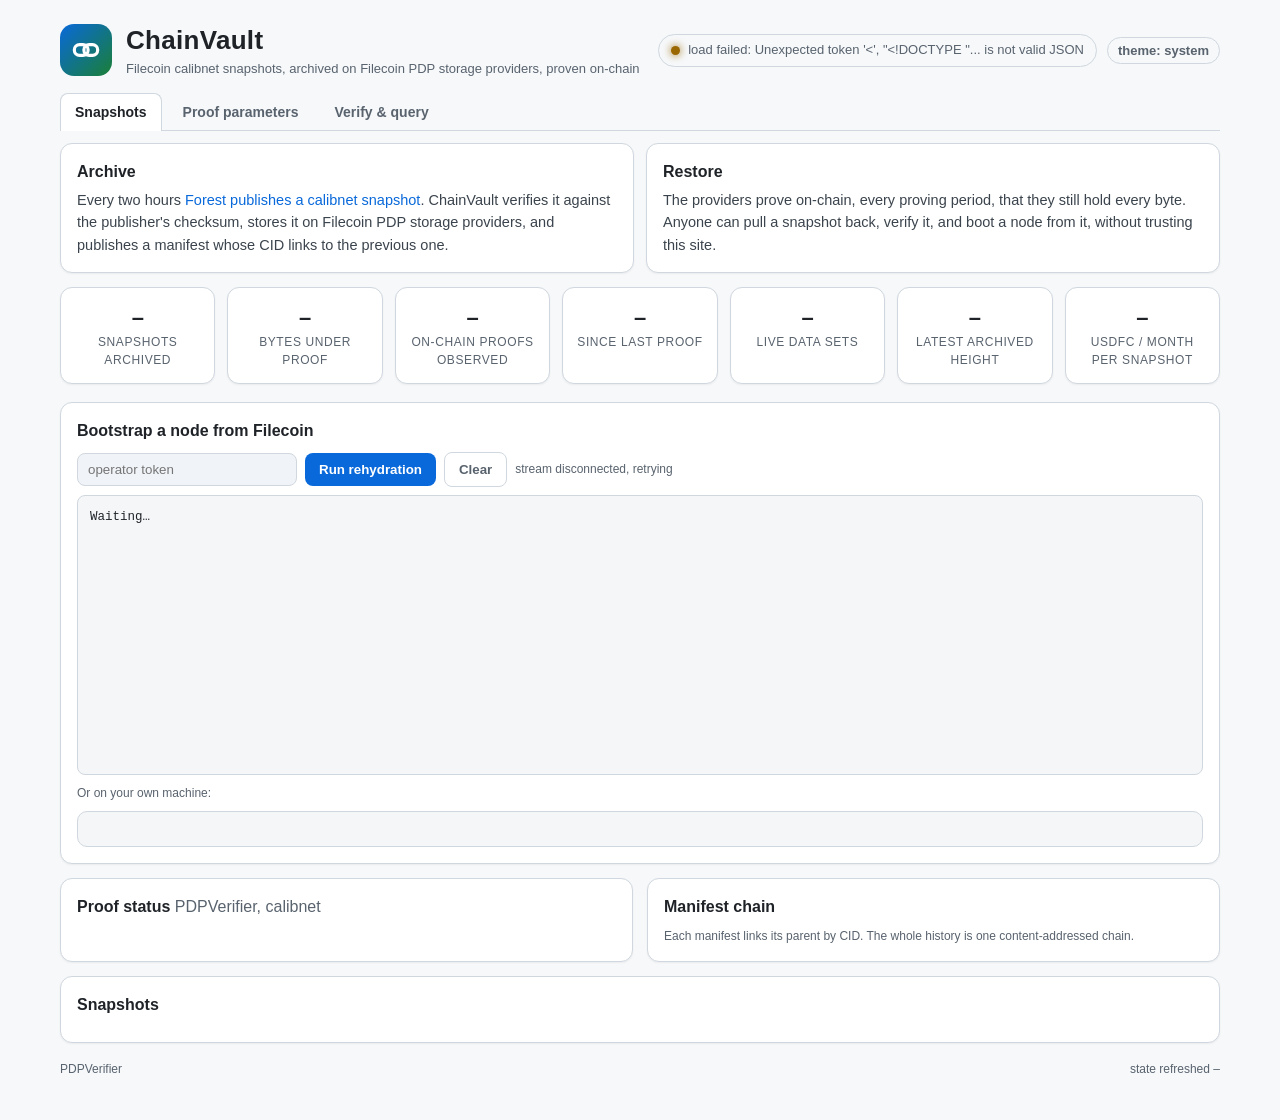
==== commit 6400b3eb: "site: logo uses the white-links SVG in both themes" ====
--- a/site/public/index.html
+++ b/site/public/index.html
@@ -11,7 +11,7 @@
 <body>
 <header>
   <div class="brand">
-    <div class="logo">⛓</div>
+    <div class="logo"><svg viewBox="0 0 64 64" width="34" height="34" aria-hidden="true"><g fill="none" stroke="#fff" stroke-width="6" stroke-linecap="round"><rect x="10" y="22" width="26" height="20" rx="10"/><rect x="28" y="22" width="26" height="20" rx="10"/></g></svg></div>
     <div>
       <h1>ChainVault</h1>
       <div class="sub">Filecoin calibnet snapshots, archived on Filecoin PDP storage providers, proven on-chain</div>
--- a/site/public/style.css
+++ b/site/public/style.css
@@ -6,7 +6,7 @@
 html { background:var(--bg) }
 header { display:flex; justify-content:space-between; align-items:center; padding:22px 0 10px; flex-wrap:wrap; gap:12px }
 .brand { display:flex; gap:14px; align-items:center }
-.logo { font-size:34px; width:52px; height:52px; display:grid; place-items:center; background:linear-gradient(135deg,var(--logo-a),var(--logo-b)); border-radius:14px }
+.logo { width:52px; height:52px; display:grid; place-items:center; background:linear-gradient(135deg,var(--logo-a),var(--logo-b)); border-radius:14px }
 h1 { margin:0; font-size:26px; letter-spacing:.3px }
 .sub { color:var(--muted); font-size:13px }
 .pill { display:flex; gap:8px; align-items:center; border:1px solid var(--line); border-radius:999px; padding:6px 12px; font-size:13px; color:var(--muted) }
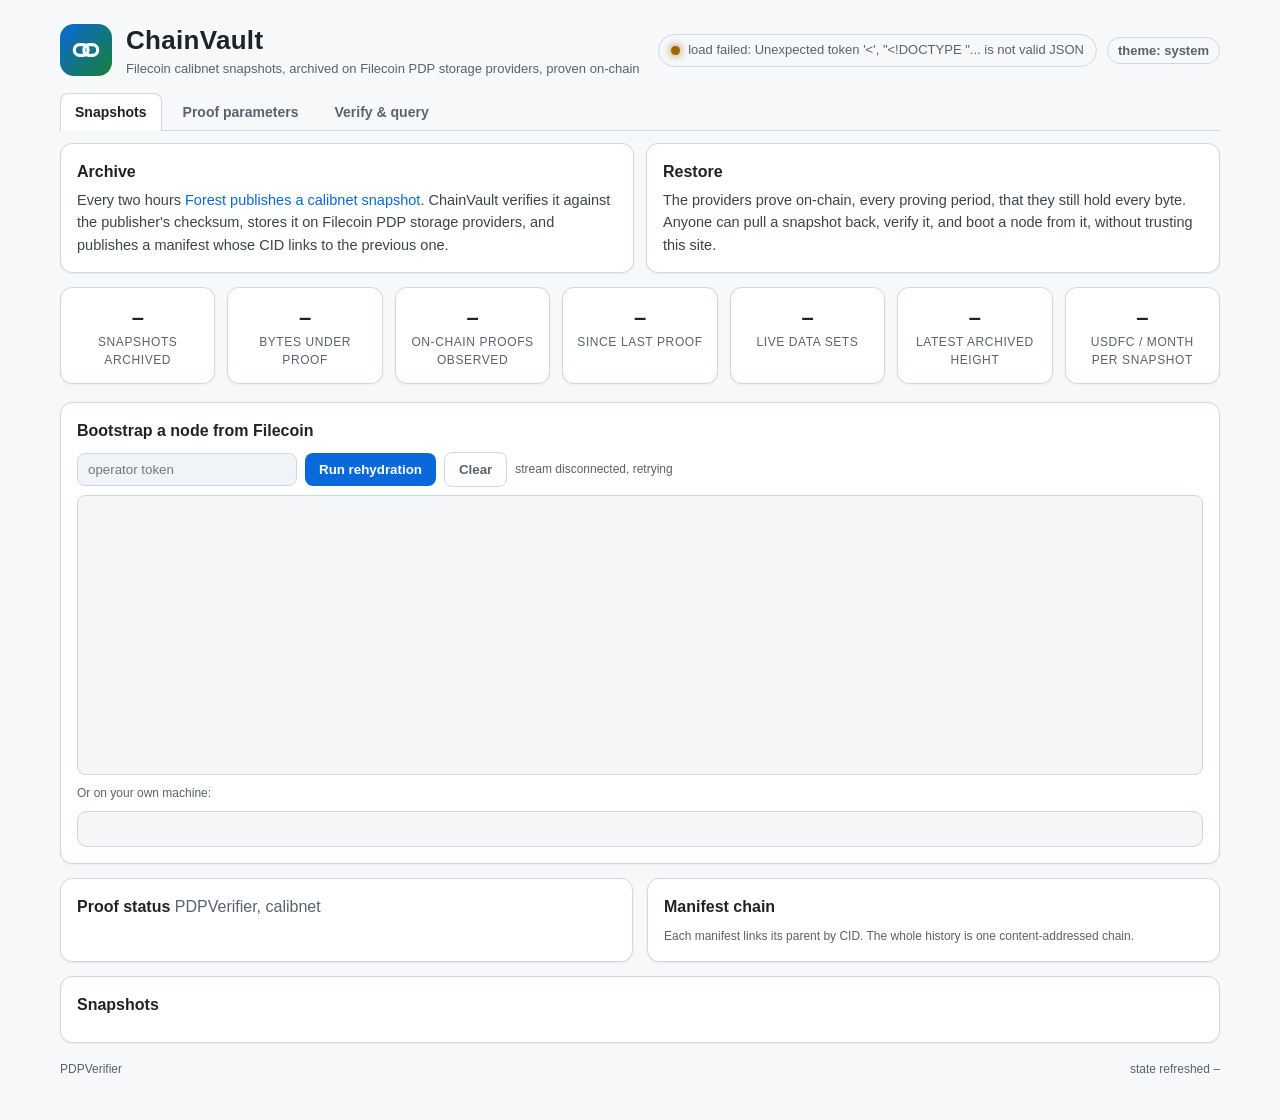
==== commit 418efdaf: "snapshots page: log pane starts empty with a prompt; previous run shown only if still in progress" ====
--- a/site/public/index.html
+++ b/site/public/index.html
@@ -47,7 +47,7 @@
       <button id="clear" class="secondary">Clear</button>
       <span class="muted small" id="runstatus"></span>
     </div>
-    <pre id="log" class="log">Waiting…</pre>
+    <pre id="log" class="log"></pre>
     <div class="muted small" style="margin-top:10px">Or on your own machine:</div>
     <div id="oneliner" class="cmdbox"></div>
   </div>
--- a/site/public/style.css
+++ b/site/public/style.css
@@ -24,8 +24,9 @@
 .provcard button { margin-top:8px; width:100% } .provcard .pstatus { font-size:12px; color:var(--muted); min-height:16px } .provcard .pstatus.ok { color:var(--accent) } .provcard .pstatus.bad { color:var(--bad) }
 .verdict { margin:0 0 10px; font-size:14px } .verdict.ok { color:var(--accent) } .verdict.bad { color:var(--bad) }
 .loads { width:100%; border-collapse:collapse; font-size:13px } .loads th { text-align:left; color:var(--muted); font-weight:500; padding:6px 10px; border-bottom:1px solid var(--line) } .loads td { padding:8px 10px; border-bottom:1px solid var(--line); vertical-align:top } .loads td.mono { font-family:ui-monospace,SFMono-Regular,Menlo,Consolas,monospace; font-size:12px; word-break:break-all }
-#results th, #results td { white-space:nowrap; padding:6px 10px } #results th { position:sticky; top:0; background:var(--card) }
-.counters.n5 { grid-template-columns:repeat(5,minmax(0,1fr)) }
+#results { margin:0 auto } #results th, #results td { white-space:nowrap; padding:6px 12px; text-align:center } #results th { position:sticky; top:0; background:var(--card) }
+.loads th, .loads td { text-align:center } .loads th:first-child, .loads td:first-child { text-align:left }
+.counters.n4 { grid-template-columns:repeat(4,minmax(0,1fr)) }
 body > section.card { margin-bottom:14px } .row.between { justify-content:space-between; margin-bottom:6px }
 .bar.big { height:10px; margin:0 }
 .legend { margin:0 0 10px } .legend .chip { margin-right:6px }
